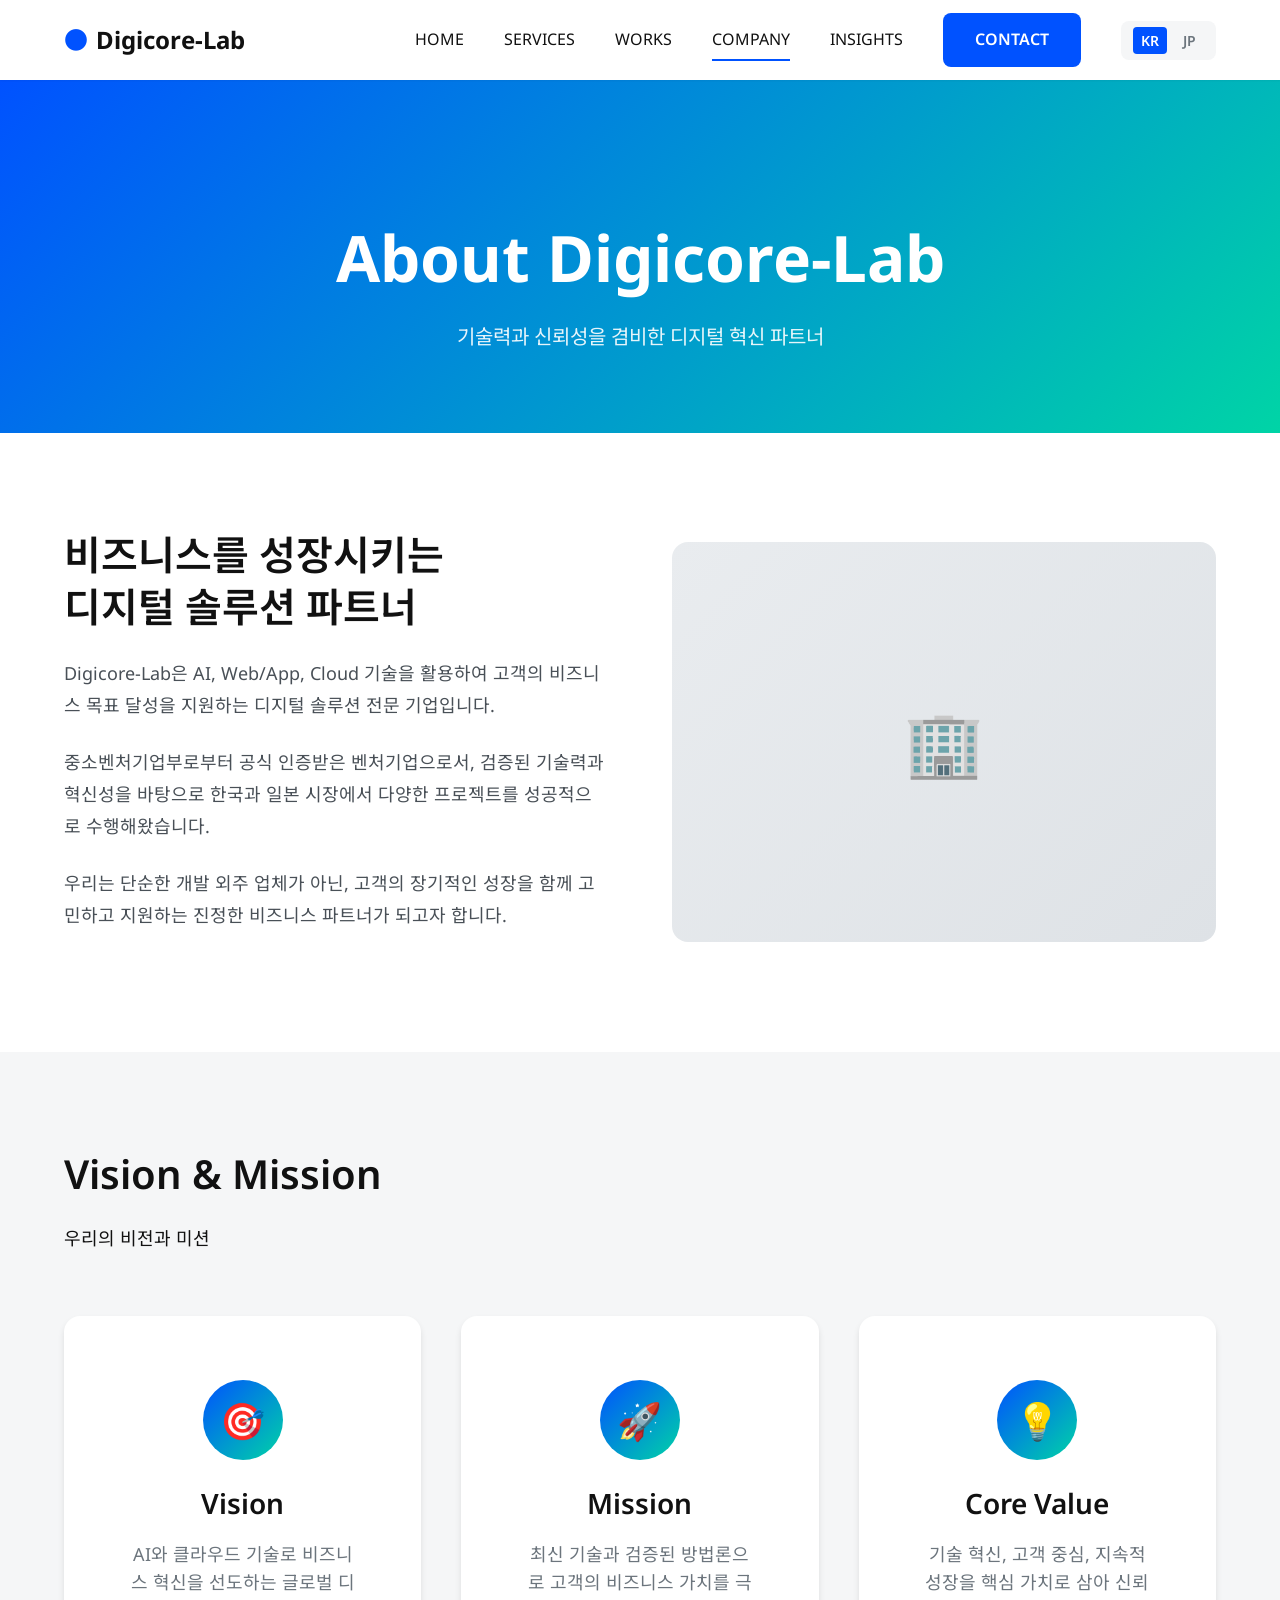
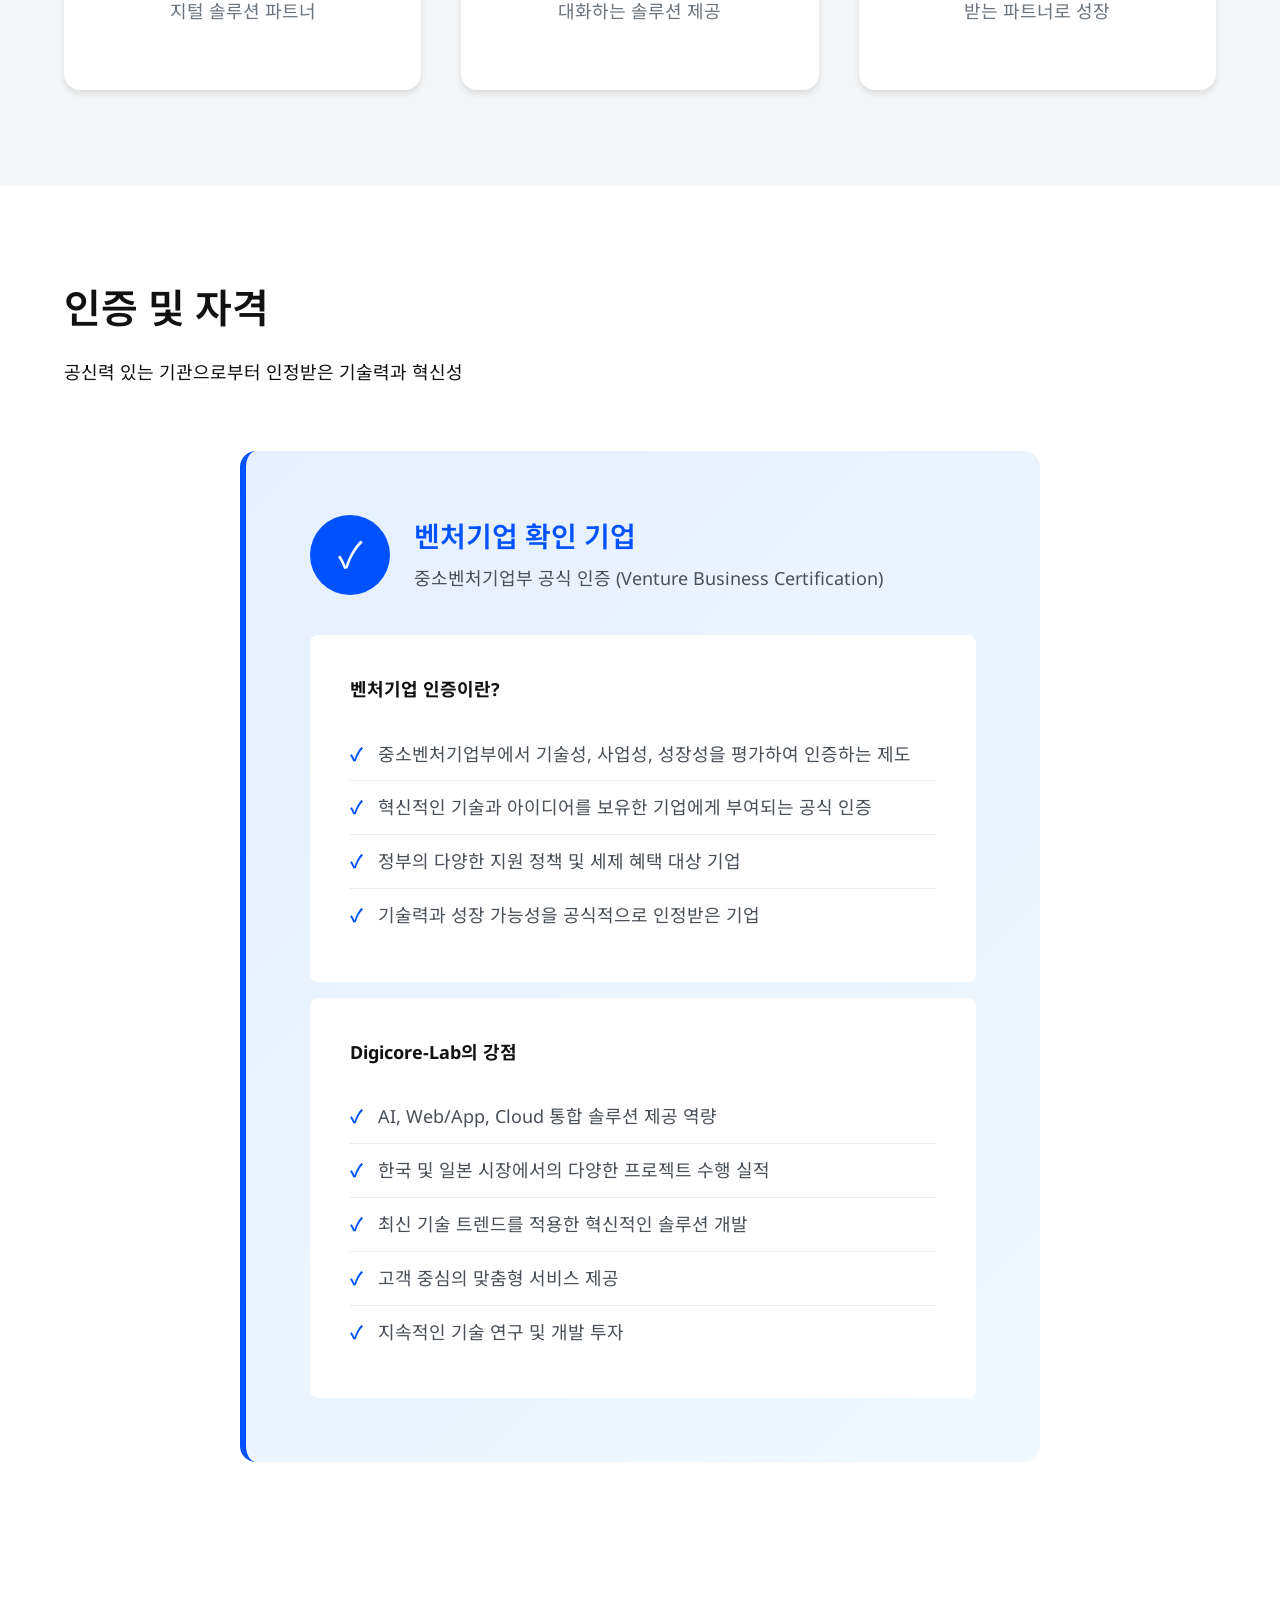
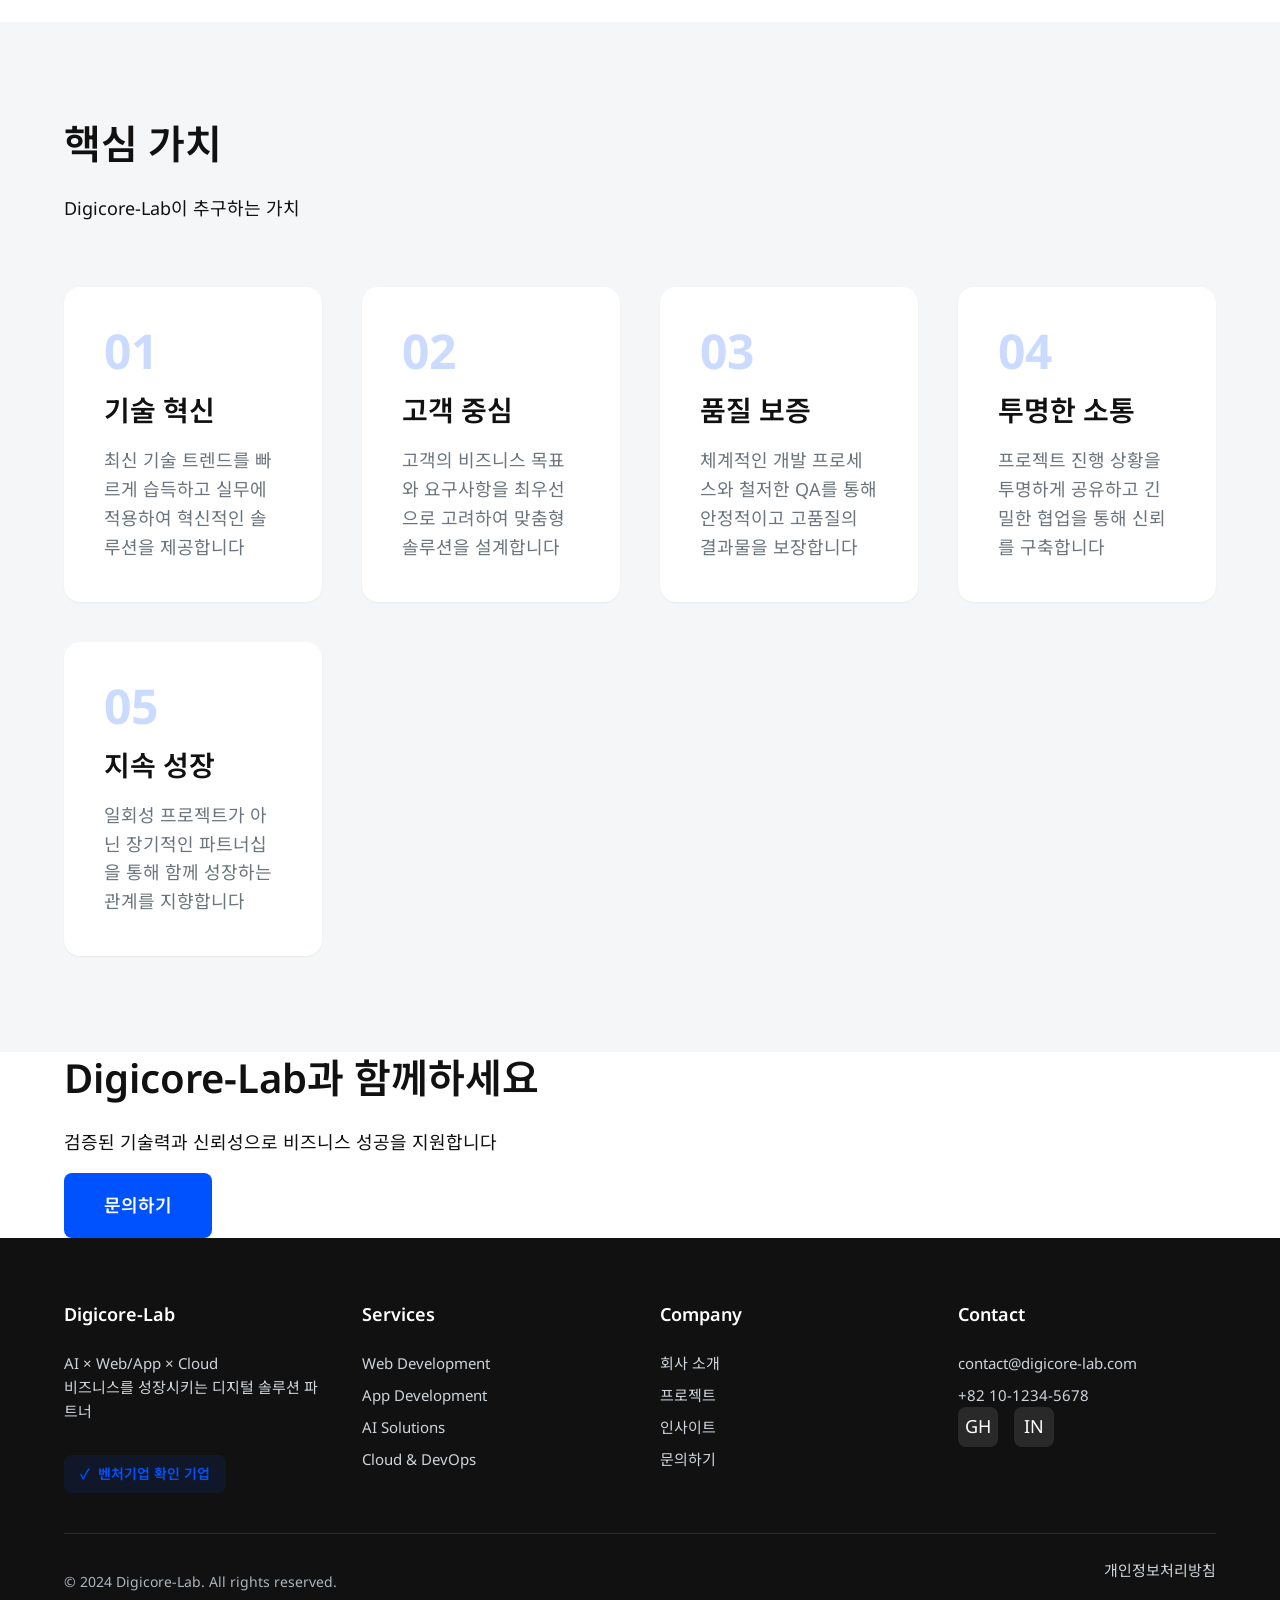
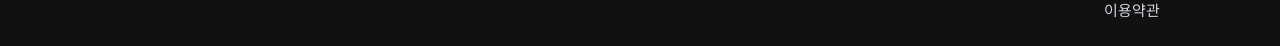
==== company/index.html @ e6a42ba9 "feat: Digicore-Lab 공식 웹사이트 전체 구현 완료 - 정적 HTML+CSS+JS 기반 경량 웹사이트 구축 - 모든 주요 페이지 구현 (HOME, SERVICES, W" ====
<!DOCTYPE html>
<html lang="ko">
<head>
  <meta charset="UTF-8">
  <meta name="viewport" content="width=device-width, initial-scale=1.0">
  <meta name="description" content="Digicore-Lab 회사 소개 - 중소벤처기업부 인증 벤처기업">
  <title>회사 소개 - Digicore-Lab</title>
  <link rel="stylesheet" href="/css/reset.css">
  <link rel="stylesheet" href="/css/design-system.css">
  <link rel="stylesheet" href="/css/common.css">
  <link rel="stylesheet" href="/css/pages/company.css">
</head>
<body>
  <header class="header">
    <div class="header-container">
      <a href="/" class="logo"><span>●</span> Digicore-Lab</a>
      <nav class="nav">
        <div class="nav-links">
          <a href="/" class="nav-link">HOME</a>
          <a href="/services/web-development.html" class="nav-link">SERVICES</a>
          <a href="/works/" class="nav-link">WORKS</a>
          <a href="/company/" class="nav-link active">COMPANY</a>
          <a href="/insights/" class="nav-link">INSIGHTS</a>
          <a href="/contact/" class="btn btn-primary">CONTACT</a>
        </div>
        <div class="nav-actions">
          <div class="lang-switcher">
            <button class="lang-btn active" data-lang="ko">KR</button>
            <button class="lang-btn" data-lang="jp">JP</button>
          </div>
        </div>
      </nav>
      <button class="mobile-menu-toggle" aria-label="메뉴 열기">
        <span></span><span></span><span></span>
      </button>
    </div>
    <nav class="mobile-nav">
      <div class="mobile-nav-links">
        <a href="/" class="mobile-nav-link">HOME</a>
        <a href="/services/web-development.html" class="mobile-nav-link">SERVICES</a>
        <a href="/works/" class="mobile-nav-link">WORKS</a>
        <a href="/company/" class="mobile-nav-link active">COMPANY</a>
        <a href="/insights/" class="mobile-nav-link">INSIGHTS</a>
      </div>
      <div class="mobile-nav-actions">
        <div class="lang-switcher">
          <button class="lang-btn active" data-lang="ko">KR</button>
          <button class="lang-btn" data-lang="jp">JP</button>
        </div>
        <a href="/contact/" class="btn btn-primary btn-large" style="width: 100%;">CONTACT</a>
      </div>
    </nav>
  </header>

  <main class="page-content">
    <section class="company-hero">
      <div class="container">
        <h1>About Digicore-Lab</h1>
        <p>기술력과 신뢰성을 겸비한 디지털 혁신 파트너</p>
      </div>
    </section>

    <section class="intro-section">
      <div class="container">
        <div class="intro-content">
          <div class="intro-text">
            <h2>비즈니스를 성장시키는<br>디지털 솔루션 파트너</h2>
            <p>
              Digicore-Lab은 AI, Web/App, Cloud 기술을 활용하여
              고객의 비즈니스 목표 달성을 지원하는 디지털 솔루션 전문 기업입니다.
            </p>
            <p>
              중소벤처기업부로부터 공식 인증받은 벤처기업으로서,
              검증된 기술력과 혁신성을 바탕으로 한국과 일본 시장에서
              다양한 프로젝트를 성공적으로 수행해왔습니다.
            </p>
            <p>
              우리는 단순한 개발 외주 업체가 아닌,
              고객의 장기적인 성장을 함께 고민하고 지원하는
              진정한 비즈니스 파트너가 되고자 합니다.
            </p>
          </div>
          <div class="intro-image">🏢</div>
        </div>
      </div>
    </section>

    <section class="vision-section">
      <div class="container">
        <div class="section-header">
          <h2>Vision & Mission</h2>
          <p>우리의 비전과 미션</p>
        </div>
        <div class="vision-grid">
          <div class="vision-card">
            <div class="vision-icon">🎯</div>
            <h3>Vision</h3>
            <p>AI와 클라우드 기술로 비즈니스 혁신을 선도하는 글로벌 디지털 솔루션 파트너</p>
          </div>
          <div class="vision-card">
            <div class="vision-icon">🚀</div>
            <h3>Mission</h3>
            <p>최신 기술과 검증된 방법론으로 고객의 비즈니스 가치를 극대화하는 솔루션 제공</p>
          </div>
          <div class="vision-card">
            <div class="vision-icon">💡</div>
            <h3>Core Value</h3>
            <p>기술 혁신, 고객 중심, 지속적 성장을 핵심 가치로 삼아 신뢰받는 파트너로 성장</p>
          </div>
        </div>
      </div>
    </section>

    <section class="certification-section">
      <div class="container">
        <div class="section-header">
          <h2>인증 및 자격</h2>
          <p>공신력 있는 기관으로부터 인정받은 기술력과 혁신성</p>
        </div>

        <div class="cert-highlight">
          <div class="cert-badge">
            <div class="cert-icon">✓</div>
            <div class="cert-info">
              <h3>벤처기업 확인 기업</h3>
              <p>중소벤처기업부 공식 인증 (Venture Business Certification)</p>
            </div>
          </div>

          <div class="cert-details">
            <h4>벤처기업 인증이란?</h4>
            <ul>
              <li>중소벤처기업부에서 기술성, 사업성, 성장성을 평가하여 인증하는 제도</li>
              <li>혁신적인 기술과 아이디어를 보유한 기업에게 부여되는 공식 인증</li>
              <li>정부의 다양한 지원 정책 및 세제 혜택 대상 기업</li>
              <li>기술력과 성장 가능성을 공식적으로 인정받은 기업</li>
            </ul>
          </div>

          <div class="cert-details" style="margin-top: 16px;">
            <h4>Digicore-Lab의 강점</h4>
            <ul>
              <li>AI, Web/App, Cloud 통합 솔루션 제공 역량</li>
              <li>한국 및 일본 시장에서의 다양한 프로젝트 수행 실적</li>
              <li>최신 기술 트렌드를 적용한 혁신적인 솔루션 개발</li>
              <li>고객 중심의 맞춤형 서비스 제공</li>
              <li>지속적인 기술 연구 및 개발 투자</li>
            </ul>
          </div>
        </div>
      </div>
    </section>

    <section class="values-section">
      <div class="container">
        <div class="section-header">
          <h2>핵심 가치</h2>
          <p>Digicore-Lab이 추구하는 가치</p>
        </div>
        <div class="values-grid">
          <div class="value-item">
            <div class="value-number">01</div>
            <h3>기술 혁신</h3>
            <p>최신 기술 트렌드를 빠르게 습득하고 실무에 적용하여 혁신적인 솔루션을 제공합니다</p>
          </div>
          <div class="value-item">
            <div class="value-number">02</div>
            <h3>고객 중심</h3>
            <p>고객의 비즈니스 목표와 요구사항을 최우선으로 고려하여 맞춤형 솔루션을 설계합니다</p>
          </div>
          <div class="value-item">
            <div class="value-number">03</div>
            <h3>품질 보증</h3>
            <p>체계적인 개발 프로세스와 철저한 QA를 통해 안정적이고 고품질의 결과물을 보장합니다</p>
          </div>
          <div class="value-item">
            <div class="value-number">04</div>
            <h3>투명한 소통</h3>
            <p>프로젝트 진행 상황을 투명하게 공유하고 긴밀한 협업을 통해 신뢰를 구축합니다</p>
          </div>
          <div class="value-item">
            <div class="value-number">05</div>
            <h3>지속 성장</h3>
            <p>일회성 프로젝트가 아닌 장기적인 파트너십을 통해 함께 성장하는 관계를 지향합니다</p>
          </div>
        </div>
      </div>
    </section>

    <section class="cta-section">
      <div class="container">
        <h2>Digicore-Lab과 함께하세요</h2>
        <p>검증된 기술력과 신뢰성으로 비즈니스 성공을 지원합니다</p>
        <a href="/contact/" class="btn btn-primary btn-large">문의하기</a>
      </div>
    </section>
  </main>

  <footer class="footer">
    <div class="footer-container">
      <div class="footer-content">
        <div class="footer-section">
          <h3>Digicore-Lab</h3>
          <p class="footer-description">AI × Web/App × Cloud<br>비즈니스를 성장시키는 디지털 솔루션 파트너</p>
          <div class="footer-venture"><span>✓</span><span>벤처기업 확인 기업</span></div>
        </div>
        <div class="footer-section">
          <h3>Services</h3>
          <div class="footer-links">
            <a href="/services/web-development.html" class="footer-link">Web Development</a>
            <a href="/services/app-development.html" class="footer-link">App Development</a>
            <a href="/services/ai-solutions.html" class="footer-link">AI Solutions</a>
            <a href="/services/cloud-devops.html" class="footer-link">Cloud & DevOps</a>
          </div>
        </div>
        <div class="footer-section">
          <h3>Company</h3>
          <div class="footer-links">
            <a href="/company/" class="footer-link">회사 소개</a>
            <a href="/works/" class="footer-link">프로젝트</a>
            <a href="/insights/" class="footer-link">인사이트</a>
            <a href="/contact/" class="footer-link">문의하기</a>
          </div>
        </div>
        <div class="footer-section">
          <h3>Contact</h3>
          <div class="footer-links">
            <a href="mailto:contact@digicore-lab.com" class="footer-link">contact@digicore-lab.com</a>
            <a href="tel:+821012345678" class="footer-link">+82 10-1234-5678</a>
          </div>
          <div class="footer-social">
            <a href="#" class="social-link" aria-label="GitHub">GH</a>
            <a href="#" class="social-link" aria-label="LinkedIn">IN</a>
          </div>
        </div>
      </div>
      <div class="footer-bottom">
        <p class="footer-copyright">&copy; 2024 Digicore-Lab. All rights reserved.</p>
        <div class="footer-links" style="display: flex; gap: 16px;">
          <a href="#" class="footer-link">개인정보처리방침</a>
          <a href="#" class="footer-link">이용약관</a>
        </div>
      </div>
    </div>
  </footer>

  <script src="/js/common.js"></script>
  <script src="/js/i18n.js"></script>
</body>
</html>
---- css/design-system.css ----
/* Design System - Digicore-Lab */

/* Google Fonts - Noto Sans */
@import url('https://fonts.googleapis.com/css2?family=Noto+Sans+JP:wght@300;400;600;700&family=Noto+Sans+KR:wght@300;400;600;700&family=Noto+Sans:wght@300;400;600;700&display=swap');

:root {
  /* Color Palette */
  --primary-blue: #0052FF;
  --secondary-black: #111111;
  --accent-mint: #00D4A6;
  --gray-bg: #F5F6F7;
  --white: #FFFFFF;

  /* Additional Colors */
  --gray-100: #F8F9FA;
  --gray-200: #E9ECEF;
  --gray-300: #DEE2E6;
  --gray-400: #CED4DA;
  --gray-500: #ADB5BD;
  --gray-600: #6C757D;
  --gray-700: #495057;
  --gray-800: #343A40;
  --gray-900: #212529;

  /* Typography */
  --font-family: 'Noto Sans', 'Noto Sans KR', 'Noto Sans JP', sans-serif;

  /* Font Sizes */
  --h1-size: 64px;
  --h1-size-tablet: 48px;
  --h1-size-mobile: 36px;

  --h2-size: 40px;
  --h2-size-tablet: 32px;
  --h2-size-mobile: 28px;

  --h3-size: 28px;
  --h3-size-tablet: 24px;
  --h3-size-mobile: 20px;

  --body-size: 18px;
  --body-size-mobile: 16px;

  --caption-size: 14px;
  --caption-size-mobile: 13px;

  /* Font Weights */
  --weight-light: 300;
  --weight-regular: 400;
  --weight-semibold: 600;
  --weight-bold: 700;

  /* Spacing */
  --spacing-xs: 8px;
  --spacing-sm: 16px;
  --spacing-md: 24px;
  --spacing-lg: 40px;
  --spacing-xl: 64px;
  --spacing-xxl: 96px;

  /* Border Radius */
  --radius-sm: 4px;
  --radius-md: 8px;
  --radius-lg: 16px;
  --radius-full: 9999px;

  /* Shadows */
  --shadow-sm: 0 1px 2px rgba(0, 0, 0, 0.05);
  --shadow-md: 0 4px 6px rgba(0, 0, 0, 0.1);
  --shadow-lg: 0 10px 20px rgba(0, 0, 0, 0.1);
  --shadow-xl: 0 20px 40px rgba(0, 0, 0, 0.15);

  /* Transitions */
  --transition-fast: 0.15s ease;
  --transition-base: 0.3s ease;
  --transition-slow: 0.5s ease;

  /* Container */
  --container-max: 1200px;
  --container-padding: 24px;
}

/* Typography Styles */
body {
  font-family: var(--font-family);
  font-size: var(--body-size);
  font-weight: var(--weight-regular);
  color: var(--secondary-black);
  background-color: var(--white);
}

h1 {
  font-size: var(--h1-size);
  font-weight: var(--weight-bold);
  line-height: 1.2;
  margin-bottom: var(--spacing-md);
}

h2 {
  font-size: var(--h2-size);
  font-weight: var(--weight-semibold);
  line-height: 1.3;
  margin-bottom: var(--spacing-md);
}

h3 {
  font-size: var(--h3-size);
  font-weight: var(--weight-semibold);
  line-height: 1.4;
  margin-bottom: var(--spacing-sm);
}

p {
  font-size: var(--body-size);
  font-weight: var(--weight-regular);
  line-height: 1.6;
  margin-bottom: var(--spacing-sm);
}

.caption {
  font-size: var(--caption-size);
  font-weight: var(--weight-light);
  line-height: 1.5;
}

/* Button Styles */
.btn {
  display: inline-block;
  padding: 14px 32px;
  border-radius: var(--radius-md);
  font-size: 16px;
  font-weight: var(--weight-semibold);
  text-align: center;
  transition: all var(--transition-base);
  cursor: pointer;
  border: none;
}

.btn-primary {
  background-color: var(--primary-blue);
  color: var(--white);
}

.btn-primary:hover {
  background-color: #0041CC;
  transform: translateY(-2px);
  box-shadow: var(--shadow-lg);
}

.btn-secondary {
  background-color: var(--white);
  color: var(--primary-blue);
  border: 2px solid var(--primary-blue);
}

.btn-secondary:hover {
  background-color: var(--primary-blue);
  color: var(--white);
}

.btn-large {
  padding: 18px 40px;
  font-size: 18px;
}

.btn-small {
  padding: 10px 24px;
  font-size: 14px;
}

/* Badge Styles */
.badge {
  display: inline-block;
  padding: 6px 16px;
  border-radius: var(--radius-full);
  font-size: var(--caption-size);
  font-weight: var(--weight-semibold);
}

.badge-venture {
  background-color: #E6F0FF;
  color: var(--primary-blue);
}

.badge-success {
  background-color: #D4F5E9;
  color: #00875A;
}

.badge-info {
  background-color: #E0F7FA;
  color: #0097A7;
}

/* Card Styles */
.card {
  background-color: var(--white);
  border-radius: var(--radius-lg);
  padding: var(--spacing-lg);
  box-shadow: var(--shadow-md);
  transition: all var(--transition-base);
}

.card:hover {
  box-shadow: var(--shadow-xl);
  transform: translateY(-4px);
}

/* Container */
.container {
  max-width: var(--container-max);
  margin: 0 auto;
  padding: 0 var(--container-padding);
}

/* Section Spacing */
.section {
  padding: var(--spacing-xxl) 0;
}

.section-sm {
  padding: var(--spacing-xl) 0;
}

/* Responsive Typography */
@media (max-width: 1024px) {
  h1 {
    font-size: var(--h1-size-tablet);
  }

  h2 {
    font-size: var(--h2-size-tablet);
  }

  h3 {
    font-size: var(--h3-size-tablet);
  }
}

@media (max-width: 768px) {
  :root {
    --container-padding: 16px;
  }

  h1 {
    font-size: var(--h1-size-mobile);
  }

  h2 {
    font-size: var(--h2-size-mobile);
  }

  h3 {
    font-size: var(--h3-size-mobile);
  }

  p,
  body {
    font-size: var(--body-size-mobile);
  }

  .caption {
    font-size: var(--caption-size-mobile);
  }

  .btn {
    padding: 12px 24px;
    font-size: 15px;
  }

  .btn-large {
    padding: 14px 28px;
    font-size: 16px;
  }

  .section {
    padding: var(--spacing-xl) 0;
  }

  .section-sm {
    padding: var(--spacing-lg) 0;
  }
}
---- css/common.css ----
/* Common Components - Header, Footer, Navigation */

/* Header & Navigation */
.header {
  position: fixed;
  top: 0;
  left: 0;
  right: 0;
  background-color: var(--white);
  box-shadow: var(--shadow-sm);
  z-index: 1000;
  transition: all var(--transition-base);
}

.header.scrolled {
  box-shadow: var(--shadow-md);
}

.header-container {
  max-width: var(--container-max);
  margin: 0 auto;
  padding: 0 var(--container-padding);
  display: flex;
  align-items: center;
  justify-content: space-between;
  height: 80px;
}

.logo {
  font-size: 24px;
  font-weight: var(--weight-bold);
  color: var(--secondary-black);
  display: flex;
  align-items: center;
  gap: 8px;
}

.logo span {
  color: var(--primary-blue);
}

.nav {
  display: flex;
  align-items: center;
  gap: var(--spacing-lg);
}

.nav-links {
  display: flex;
  gap: var(--spacing-lg);
  align-items: center;
}

.nav-link {
  font-size: 16px;
  font-weight: var(--weight-regular);
  color: var(--secondary-black);
  transition: color var(--transition-fast);
  position: relative;
}

.nav-link:hover {
  color: var(--primary-blue);
}

.nav-link.active::after {
  content: '';
  position: absolute;
  bottom: -8px;
  left: 0;
  right: 0;
  height: 2px;
  background-color: var(--primary-blue);
}

.nav-actions {
  display: flex;
  gap: var(--spacing-sm);
  align-items: center;
}

.lang-switcher {
  display: flex;
  gap: 8px;
  padding: 6px 12px;
  background-color: var(--gray-bg);
  border-radius: var(--radius-md);
}

.lang-btn {
  padding: 4px 8px;
  font-size: 14px;
  font-weight: var(--weight-semibold);
  color: var(--gray-600);
  border-radius: var(--radius-sm);
  transition: all var(--transition-fast);
}

.lang-btn.active {
  background-color: var(--primary-blue);
  color: var(--white);
}

.lang-btn:hover {
  color: var(--primary-blue);
}

.mobile-menu-toggle {
  display: none;
  flex-direction: column;
  gap: 6px;
  cursor: pointer;
  padding: 8px;
}

.mobile-menu-toggle span {
  width: 24px;
  height: 2px;
  background-color: var(--secondary-black);
  transition: all var(--transition-base);
}

.mobile-menu-toggle.active span:nth-child(1) {
  transform: rotate(45deg) translate(8px, 8px);
}

.mobile-menu-toggle.active span:nth-child(2) {
  opacity: 0;
}

.mobile-menu-toggle.active span:nth-child(3) {
  transform: rotate(-45deg) translate(7px, -7px);
}

/* Mobile Navigation */
.mobile-nav {
  display: none;
  position: fixed;
  top: 80px;
  left: 0;
  right: 0;
  background-color: var(--white);
  box-shadow: var(--shadow-lg);
  padding: var(--spacing-md);
  max-height: calc(100vh - 80px);
  overflow-y: auto;
}

.mobile-nav.active {
  display: block;
}

.mobile-nav-links {
  display: flex;
  flex-direction: column;
  gap: var(--spacing-sm);
}

.mobile-nav-link {
  padding: var(--spacing-sm);
  font-size: 16px;
  font-weight: var(--weight-regular);
  color: var(--secondary-black);
  border-radius: var(--radius-md);
  transition: all var(--transition-fast);
}

.mobile-nav-link:hover,
.mobile-nav-link.active {
  background-color: var(--gray-bg);
  color: var(--primary-blue);
}

.mobile-nav-actions {
  margin-top: var(--spacing-md);
  padding-top: var(--spacing-md);
  border-top: 1px solid var(--gray-200);
  display: flex;
  flex-direction: column;
  gap: var(--spacing-sm);
}

/* Footer */
.footer {
  background-color: var(--secondary-black);
  color: var(--white);
  padding: var(--spacing-xl) 0 var(--spacing-md);
}

.footer-container {
  max-width: var(--container-max);
  margin: 0 auto;
  padding: 0 var(--container-padding);
}

.footer-content {
  display: grid;
  grid-template-columns: repeat(auto-fit, minmax(250px, 1fr));
  gap: var(--spacing-lg);
  margin-bottom: var(--spacing-lg);
}

.footer-section h3 {
  color: var(--white);
  margin-bottom: var(--spacing-md);
  font-size: 18px;
}

.footer-links {
  display: flex;
  flex-direction: column;
  gap: var(--spacing-xs);
}

.footer-link {
  color: var(--gray-400);
  font-size: 15px;
  transition: color var(--transition-fast);
}

.footer-link:hover {
  color: var(--primary-blue);
}

.footer-description {
  color: var(--gray-400);
  font-size: 15px;
  line-height: 1.6;
}

.footer-venture {
  display: inline-flex;
  align-items: center;
  gap: 8px;
  padding: 8px 16px;
  background-color: rgba(0, 82, 255, 0.1);
  border-radius: var(--radius-md);
  color: var(--primary-blue);
  font-size: 14px;
  font-weight: var(--weight-semibold);
  margin-top: var(--spacing-sm);
}

.footer-bottom {
  padding-top: var(--spacing-md);
  border-top: 1px solid rgba(255, 255, 255, 0.1);
  display: flex;
  justify-content: space-between;
  align-items: center;
  flex-wrap: wrap;
  gap: var(--spacing-sm);
}

.footer-copyright {
  color: var(--gray-500);
  font-size: 14px;
}

.footer-social {
  display: flex;
  gap: var(--spacing-sm);
}

.social-link {
  width: 40px;
  height: 40px;
  display: flex;
  align-items: center;
  justify-content: center;
  background-color: rgba(255, 255, 255, 0.1);
  border-radius: var(--radius-md);
  color: var(--white);
  transition: all var(--transition-fast);
}

.social-link:hover {
  background-color: var(--primary-blue);
  transform: translateY(-2px);
}

/* Utility Classes */
.text-center {
  text-align: center;
}

.text-primary {
  color: var(--primary-blue);
}

.text-accent {
  color: var(--accent-mint);
}

.bg-gray {
  background-color: var(--gray-bg);
}

.mt-sm {
  margin-top: var(--spacing-sm);
}

.mt-md {
  margin-top: var(--spacing-md);
}

.mt-lg {
  margin-top: var(--spacing-lg);
}

.mb-sm {
  margin-bottom: var(--spacing-sm);
}

.mb-md {
  margin-bottom: var(--spacing-md);
}

.mb-lg {
  margin-bottom: var(--spacing-lg);
}

/* Responsive */
@media (max-width: 1024px) {
  .header-container {
    height: 70px;
  }

  .nav-links {
    gap: var(--spacing-md);
  }

  .footer-content {
    grid-template-columns: repeat(2, 1fr);
  }
}

@media (max-width: 768px) {
  .header-container {
    height: 60px;
  }

  .nav-links,
  .nav-actions .btn {
    display: none;
  }

  .mobile-menu-toggle {
    display: flex;
  }

  .mobile-nav {
    top: 60px;
    max-height: calc(100vh - 60px);
  }

  .footer-content {
    grid-template-columns: 1fr;
  }

  .footer-bottom {
    flex-direction: column;
    text-align: center;
  }
}

/* Page Layout */
.page-content {
  margin-top: 80px;
  min-height: calc(100vh - 80px);
}

@media (max-width: 1024px) {
  .page-content {
    margin-top: 70px;
    min-height: calc(100vh - 70px);
  }
}

@media (max-width: 768px) {
  .page-content {
    margin-top: 60px;
    min-height: calc(100vh - 60px);
  }
}
---- css/pages/company.css ----
/* COMPANY Page Styles */

.company-hero {
  background: linear-gradient(135deg, var(--primary-blue) 0%, var(--accent-mint) 100%);
  color: var(--white);
  padding: 140px 0 80px;
  text-align: center;
}

.company-hero h1 {
  color: var(--white);
  margin-bottom: var(--spacing-md);
}

.company-hero p {
  color: rgba(255, 255, 255, 0.9);
  font-size: 20px;
  max-width: 700px;
  margin: 0 auto;
}

.intro-section {
  padding: var(--spacing-xxl) 0;
}

.intro-content {
  display: grid;
  grid-template-columns: 1fr 1fr;
  gap: var(--spacing-xl);
  align-items: center;
}

.intro-text h2 {
  margin-bottom: var(--spacing-md);
}

.intro-text p {
  color: var(--gray-700);
  line-height: 1.8;
  margin-bottom: var(--spacing-md);
}

.intro-image {
  width: 100%;
  height: 400px;
  background: linear-gradient(135deg, var(--gray-200), var(--gray-300));
  border-radius: var(--radius-lg);
  display: flex;
  align-items: center;
  justify-content: center;
  font-size: 64px;
}

.vision-section {
  background-color: var(--gray-bg);
  padding: var(--spacing-xxl) 0;
}

.vision-grid {
  display: grid;
  grid-template-columns: repeat(auto-fit, minmax(300px, 1fr));
  gap: var(--spacing-lg);
  margin-top: var(--spacing-xl);
}

.vision-card {
  background-color: var(--white);
  padding: var(--spacing-xl);
  border-radius: var(--radius-lg);
  text-align: center;
  box-shadow: var(--shadow-md);
}

.vision-icon {
  width: 80px;
  height: 80px;
  background: linear-gradient(135deg, var(--primary-blue), var(--accent-mint));
  border-radius: var(--radius-full);
  display: flex;
  align-items: center;
  justify-content: center;
  margin: 0 auto var(--spacing-md);
  color: var(--white);
  font-size: 36px;
}

.vision-card h3 {
  margin-bottom: var(--spacing-sm);
}

.vision-card p {
  color: var(--gray-600);
  margin: 0;
}

.certification-section {
  padding: var(--spacing-xxl) 0;
}

.cert-highlight {
  max-width: 800px;
  margin: var(--spacing-xl) auto;
  padding: var(--spacing-xl);
  background: linear-gradient(135deg, #E6F0FF, #F0F9FF);
  border-radius: var(--radius-lg);
  border-left: 6px solid var(--primary-blue);
}

.cert-badge {
  display: flex;
  align-items: center;
  gap: var(--spacing-md);
  margin-bottom: var(--spacing-lg);
}

.cert-icon {
  width: 80px;
  height: 80px;
  background-color: var(--primary-blue);
  border-radius: var(--radius-full);
  display: flex;
  align-items: center;
  justify-content: center;
  color: var(--white);
  font-size: 36px;
  flex-shrink: 0;
}

.cert-info h3 {
  color: var(--primary-blue);
  margin-bottom: 8px;
}

.cert-info p {
  color: var(--gray-700);
  margin: 0;
}

.cert-details {
  background-color: var(--white);
  padding: var(--spacing-lg);
  border-radius: var(--radius-md);
}

.cert-details h4 {
  margin-bottom: var(--spacing-md);
  color: var(--secondary-black);
}

.cert-details ul {
  list-style: none;
  padding: 0;
}

.cert-details li {
  padding: 12px 0;
  padding-left: 28px;
  position: relative;
  color: var(--gray-700);
  border-bottom: 1px solid var(--gray-200);
}

.cert-details li:last-child {
  border-bottom: none;
}

.cert-details li::before {
  content: '✓';
  position: absolute;
  left: 0;
  color: var(--primary-blue);
  font-weight: var(--weight-bold);
  font-size: 18px;
}

.values-section {
  background-color: var(--gray-bg);
  padding: var(--spacing-xxl) 0;
}

.values-grid {
  display: grid;
  grid-template-columns: repeat(auto-fit, minmax(250px, 1fr));
  gap: var(--spacing-lg);
  margin-top: var(--spacing-xl);
}

.value-item {
  background-color: var(--white);
  padding: var(--spacing-lg);
  border-radius: var(--radius-lg);
  box-shadow: var(--shadow-sm);
  transition: all var(--transition-base);
}

.value-item:hover {
  transform: translateY(-4px);
  box-shadow: var(--shadow-lg);
}

.value-number {
  font-size: 48px;
  font-weight: var(--weight-bold);
  color: var(--primary-blue);
  opacity: 0.2;
  line-height: 1;
  margin-bottom: var(--spacing-sm);
}

.value-item h3 {
  margin-bottom: var(--spacing-sm);
}

.value-item p {
  color: var(--gray-600);
  margin: 0;
}

@media (max-width: 1024px) {
  .company-hero {
    padding: 120px 0 60px;
  }

  .intro-content {
    grid-template-columns: 1fr;
  }

  .intro-image {
    height: 350px;
  }
}

@media (max-width: 768px) {
  .company-hero {
    padding: 100px 0 50px;
  }

  .intro-image {
    height: 280px;
  }

  .vision-grid,
  .values-grid {
    grid-template-columns: 1fr;
  }

  .cert-badge {
    flex-direction: column;
    text-align: center;
  }
}
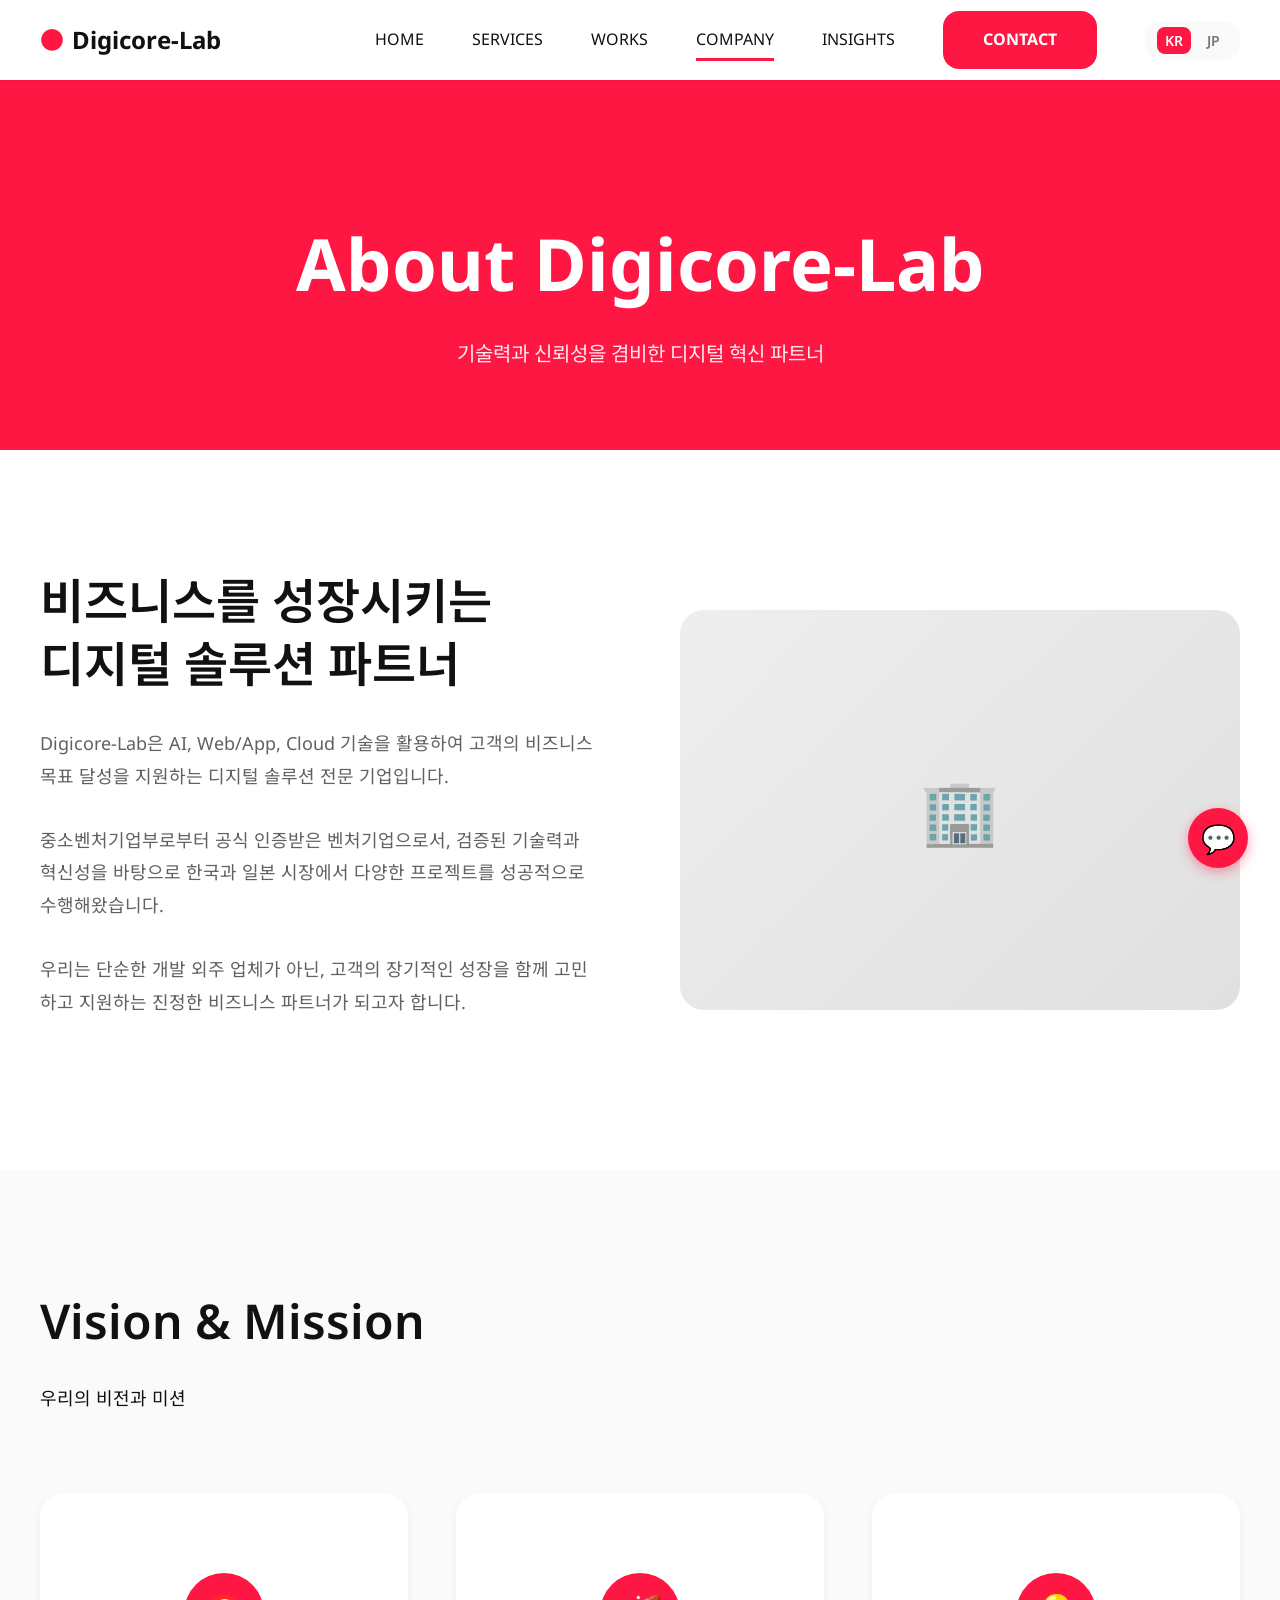
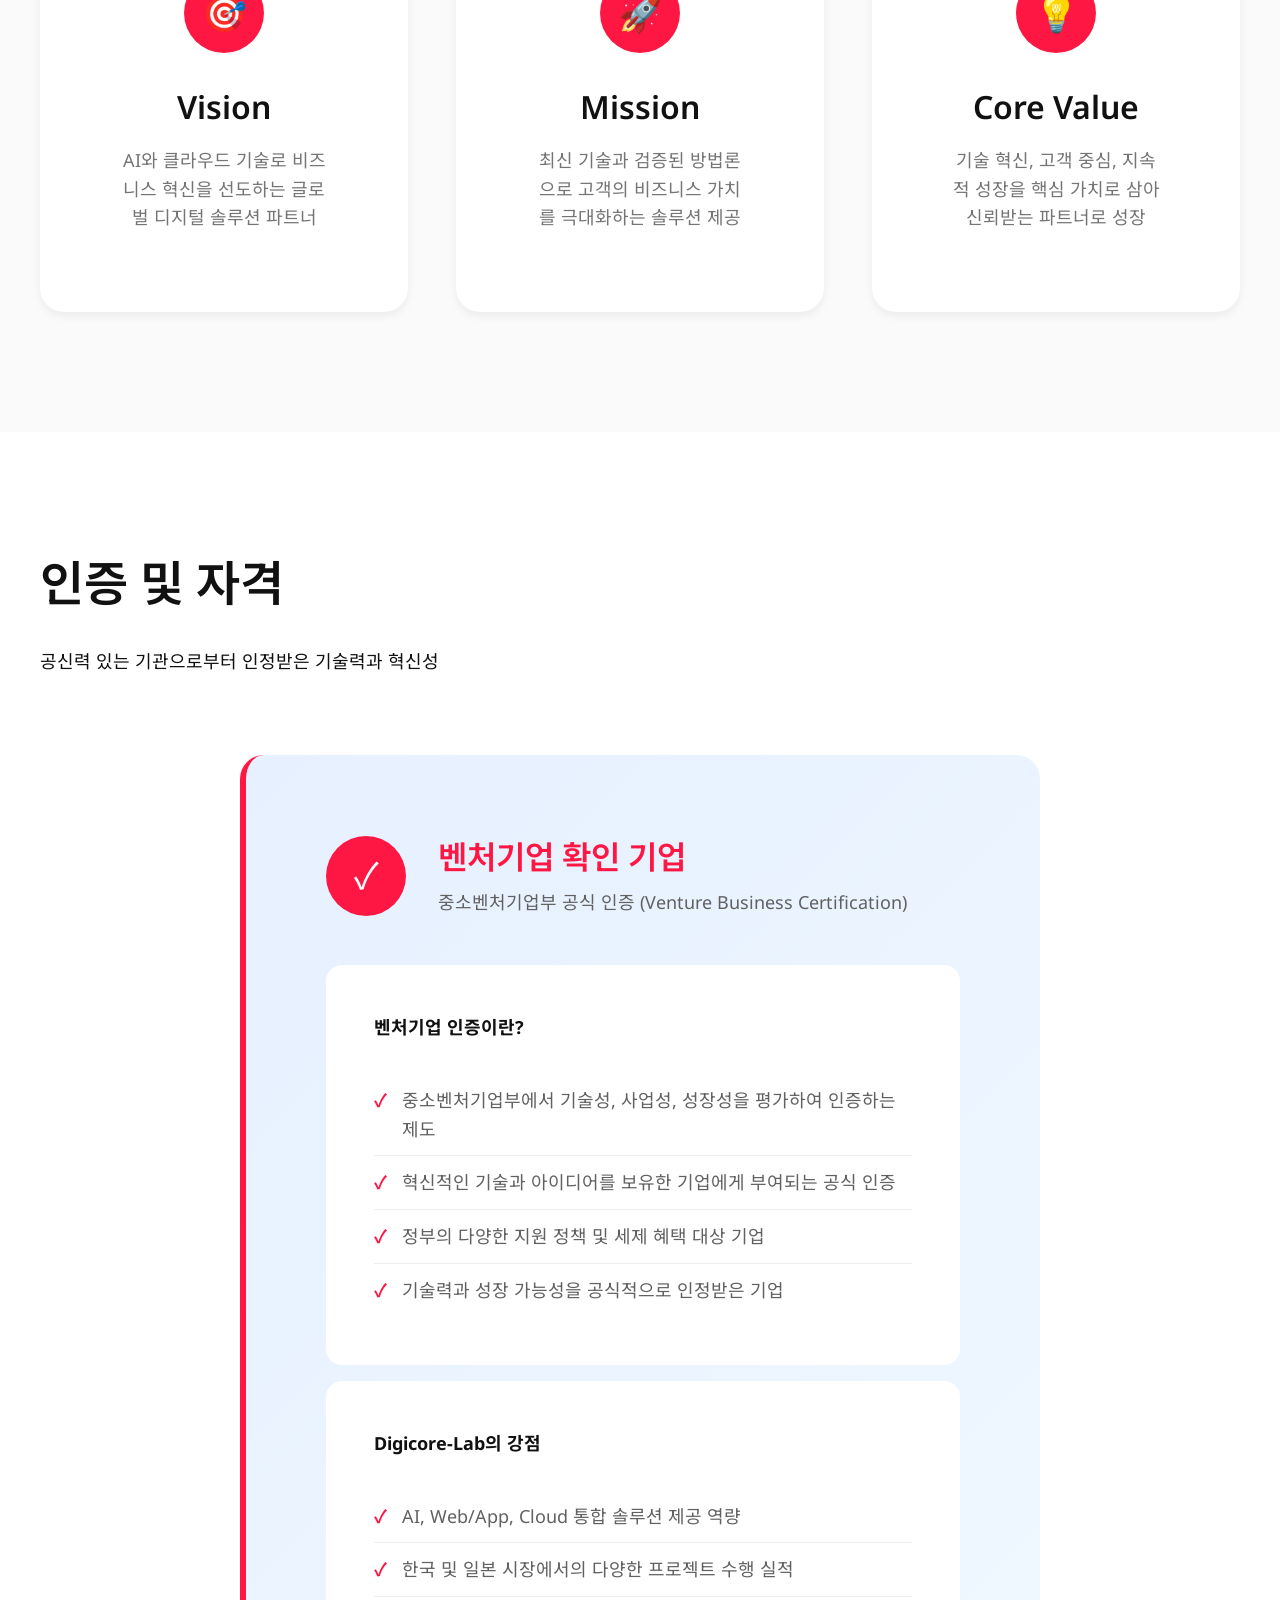
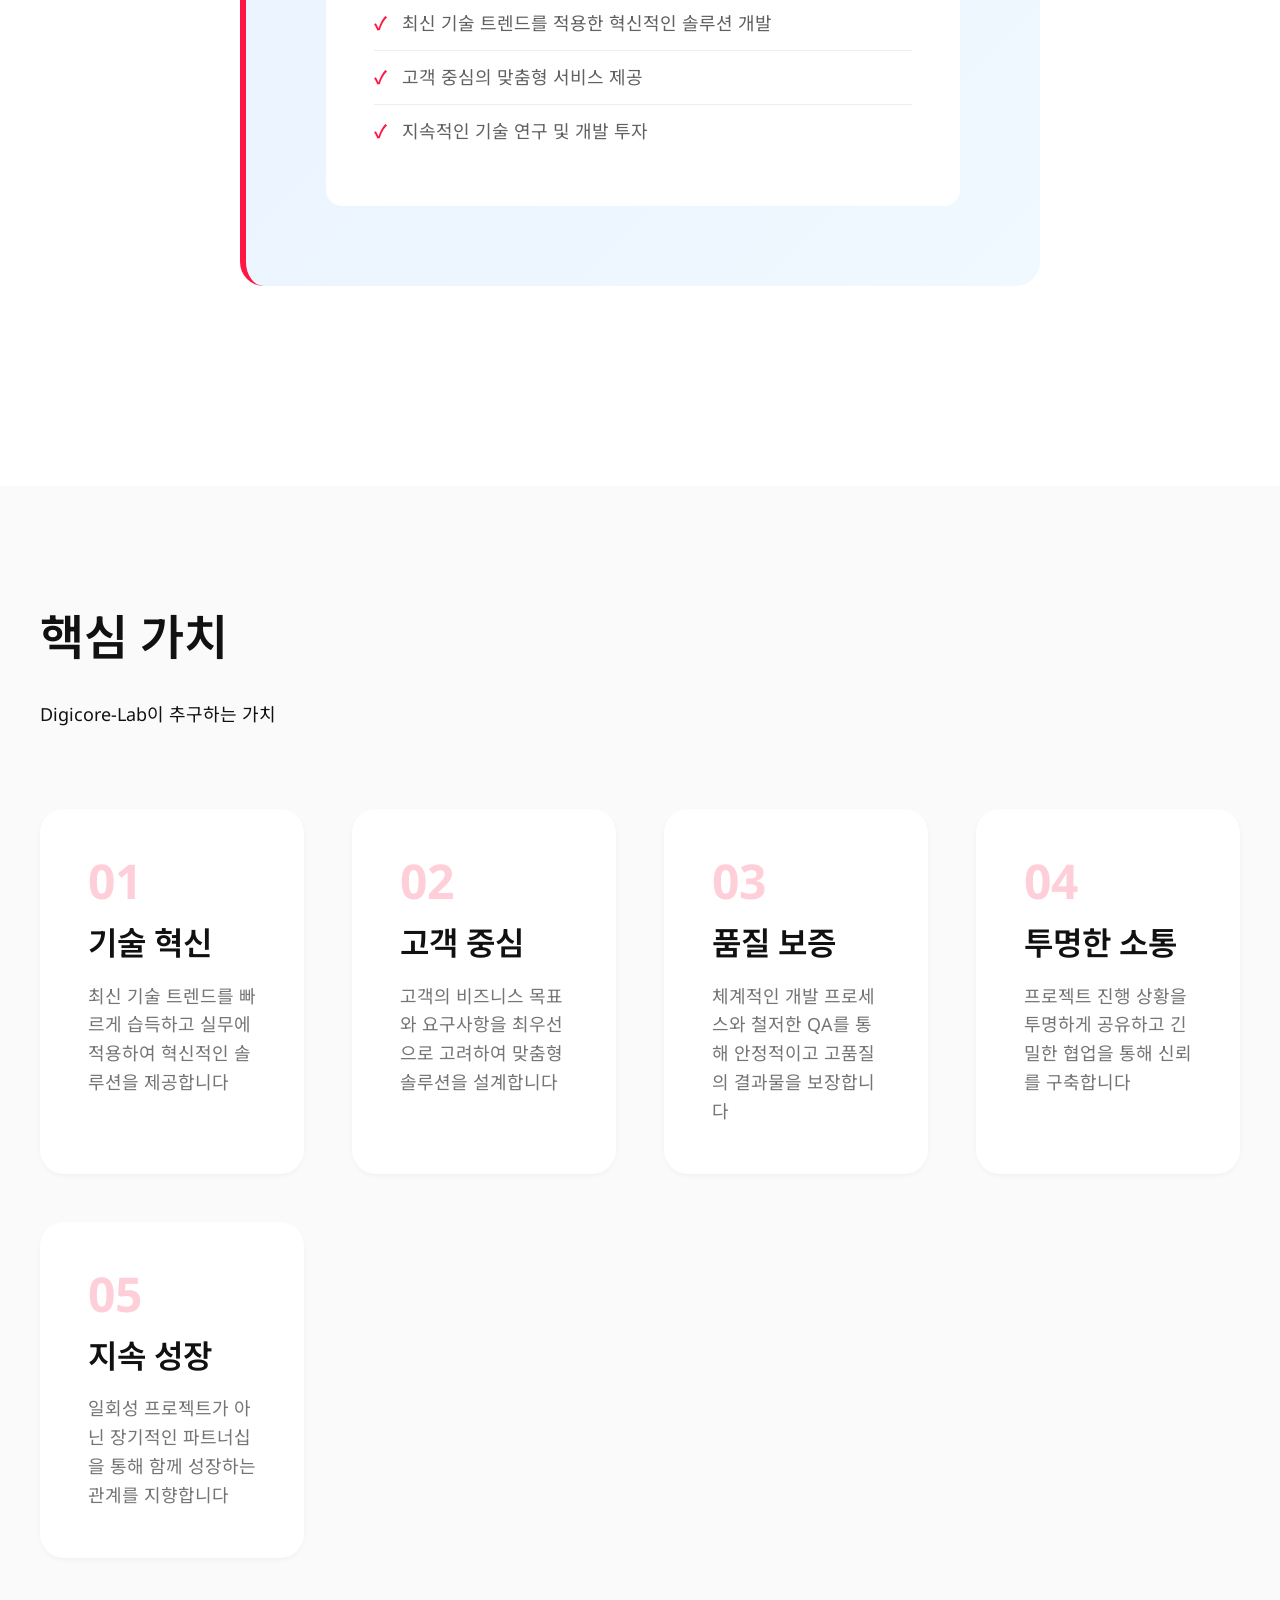
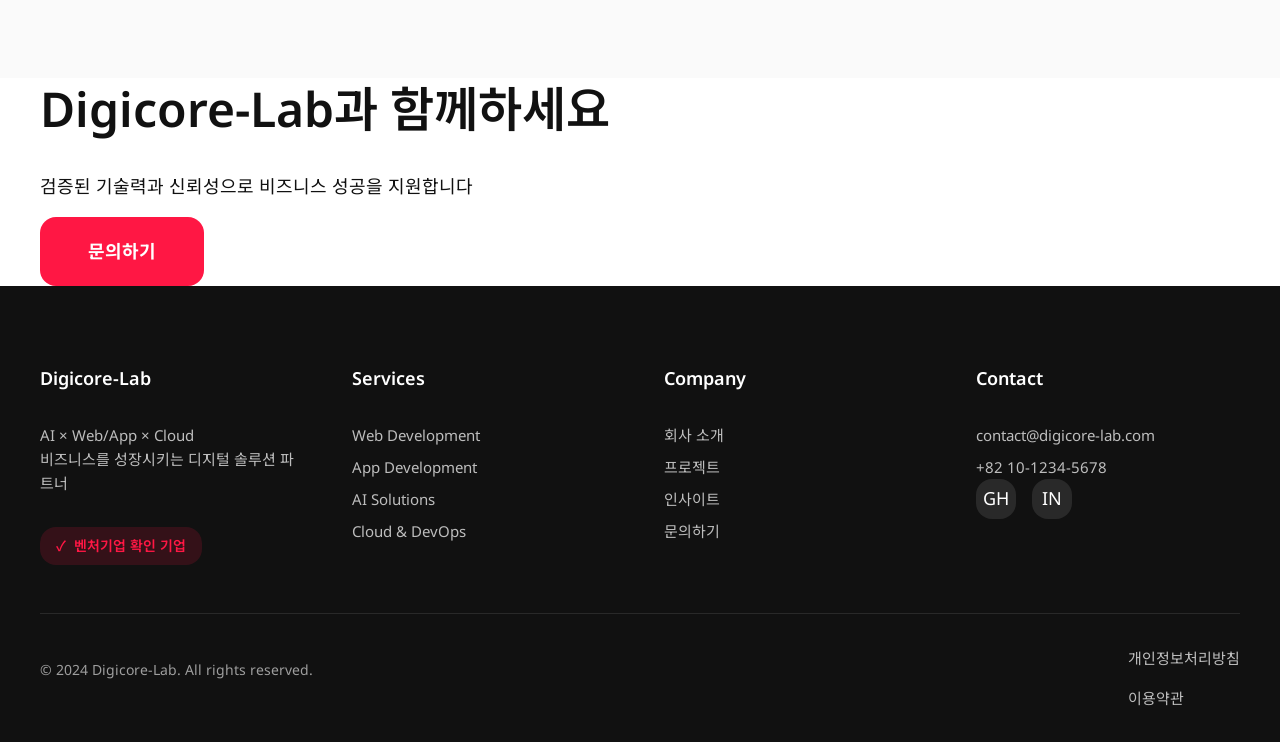
==== commit 8788097c: "feat: PLAY.D 스타일로 전체 디자인 리뉴얼 주요 변경사항: - 색상 팔레트: Blue (#0052FF) → Red (#FF1744) - 타이포그래피: 더 큰 폰트 사이즈," ====
--- a/company/index.html
+++ b/company/index.html
@@ -5,23 +5,23 @@
   <meta name="viewport" content="width=device-width, initial-scale=1.0">
   <meta name="description" content="Digicore-Lab 회사 소개 - 중소벤처기업부 인증 벤처기업">
   <title>회사 소개 - Digicore-Lab</title>
-  <link rel="stylesheet" href="/css/reset.css">
-  <link rel="stylesheet" href="/css/design-system.css">
-  <link rel="stylesheet" href="/css/common.css">
-  <link rel="stylesheet" href="/css/pages/company.css">
+  <link rel="stylesheet" href="../css/reset.css">
+  <link rel="stylesheet" href="../css/design-system.css">
+  <link rel="stylesheet" href="../css/common.css">
+  <link rel="stylesheet" href="../css/pages/company.css">
 </head>
 <body>
   <header class="header">
     <div class="header-container">
-      <a href="/" class="logo"><span>●</span> Digicore-Lab</a>
+      <a href="../" class="logo"><span>●</span> Digicore-Lab</a>
       <nav class="nav">
         <div class="nav-links">
-          <a href="/" class="nav-link">HOME</a>
-          <a href="/services/web-development.html" class="nav-link">SERVICES</a>
-          <a href="/works/" class="nav-link">WORKS</a>
-          <a href="/company/" class="nav-link active">COMPANY</a>
-          <a href="/insights/" class="nav-link">INSIGHTS</a>
-          <a href="/contact/" class="btn btn-primary">CONTACT</a>
+          <a href="../" class="nav-link">HOME</a>
+          <a href="../services/web-development.html" class="nav-link">SERVICES</a>
+          <a href="../works/" class="nav-link">WORKS</a>
+          <a href="./" class="nav-link active">COMPANY</a>
+          <a href="../insights/" class="nav-link">INSIGHTS</a>
+          <a href="../contact/" class="btn btn-primary">CONTACT</a>
         </div>
         <div class="nav-actions">
           <div class="lang-switcher">
@@ -36,18 +36,18 @@
     </div>
     <nav class="mobile-nav">
       <div class="mobile-nav-links">
-        <a href="/" class="mobile-nav-link">HOME</a>
-        <a href="/services/web-development.html" class="mobile-nav-link">SERVICES</a>
-        <a href="/works/" class="mobile-nav-link">WORKS</a>
-        <a href="/company/" class="mobile-nav-link active">COMPANY</a>
-        <a href="/insights/" class="mobile-nav-link">INSIGHTS</a>
+        <a href="../" class="mobile-nav-link">HOME</a>
+        <a href="../services/web-development.html" class="mobile-nav-link">SERVICES</a>
+        <a href="../works/" class="mobile-nav-link">WORKS</a>
+        <a href="./" class="mobile-nav-link active">COMPANY</a>
+        <a href="../insights/" class="mobile-nav-link">INSIGHTS</a>
       </div>
       <div class="mobile-nav-actions">
         <div class="lang-switcher">
           <button class="lang-btn active" data-lang="ko">KR</button>
           <button class="lang-btn" data-lang="jp">JP</button>
         </div>
-        <a href="/contact/" class="btn btn-primary btn-large" style="width: 100%;">CONTACT</a>
+        <a href="../contact/" class="btn btn-primary btn-large" style="width: 100%;">CONTACT</a>
       </div>
     </nav>
   </header>
@@ -191,7 +191,7 @@
       <div class="container">
         <h2>Digicore-Lab과 함께하세요</h2>
         <p>검증된 기술력과 신뢰성으로 비즈니스 성공을 지원합니다</p>
-        <a href="/contact/" class="btn btn-primary btn-large">문의하기</a>
+        <a href="../contact/" class="btn btn-primary btn-large">문의하기</a>
       </div>
     </section>
   </main>
@@ -207,19 +207,19 @@
         <div class="footer-section">
           <h3>Services</h3>
           <div class="footer-links">
-            <a href="/services/web-development.html" class="footer-link">Web Development</a>
-            <a href="/services/app-development.html" class="footer-link">App Development</a>
-            <a href="/services/ai-solutions.html" class="footer-link">AI Solutions</a>
-            <a href="/services/cloud-devops.html" class="footer-link">Cloud & DevOps</a>
+            <a href="../services/web-development.html" class="footer-link">Web Development</a>
+            <a href="../services/app-development.html" class="footer-link">App Development</a>
+            <a href="../services/ai-solutions.html" class="footer-link">AI Solutions</a>
+            <a href="../services/cloud-devops.html" class="footer-link">Cloud & DevOps</a>
           </div>
         </div>
         <div class="footer-section">
           <h3>Company</h3>
           <div class="footer-links">
-            <a href="/company/" class="footer-link">회사 소개</a>
-            <a href="/works/" class="footer-link">프로젝트</a>
-            <a href="/insights/" class="footer-link">인사이트</a>
-            <a href="/contact/" class="footer-link">문의하기</a>
+            <a href="./" class="footer-link">회사 소개</a>
+            <a href="../works/" class="footer-link">프로젝트</a>
+            <a href="../insights/" class="footer-link">인사이트</a>
+            <a href="../contact/" class="footer-link">문의하기</a>
           </div>
         </div>
         <div class="footer-section">
@@ -243,8 +243,13 @@
       </div>
     </div>
   </footer>
-
-  <script src="/js/common.js"></script>
-  <script src="/js/i18n.js"></script>
+  
+  <!-- Floating Chat Button -->
+  <a href="../contact/" class="floating-chat" aria-label="Contact Us">
+    💬
+  </a>
+
+  <script src="../js/common.js"></script>
+  <script src="../js/i18n.js"></script>
 </body>
 </html>
--- a/css/design-system.css
+++ b/css/design-system.css
@@ -4,80 +4,82 @@
 @import url('https://fonts.googleapis.com/css2?family=Noto+Sans+JP:wght@300;400;600;700&family=Noto+Sans+KR:wght@300;400;600;700&family=Noto+Sans:wght@300;400;600;700&display=swap');
 
 :root {
-  /* Color Palette */
-  --primary-blue: #0052FF;
+  /* Color Palette - PLAY.D Style */
+  --primary-red: #FF1744;
+  --primary-red-dark: #D50000;
   --secondary-black: #111111;
-  --accent-mint: #00D4A6;
-  --gray-bg: #F5F6F7;
+  --gray-bg: #FAFAFA;
   --white: #FFFFFF;
 
   /* Additional Colors */
   --gray-100: #F8F9FA;
-  --gray-200: #E9ECEF;
-  --gray-300: #DEE2E6;
-  --gray-400: #CED4DA;
-  --gray-500: #ADB5BD;
-  --gray-600: #6C757D;
-  --gray-700: #495057;
-  --gray-800: #343A40;
-  --gray-900: #212529;
+  --gray-200: #EEEEEE;
+  --gray-300: #E0E0E0;
+  --gray-400: #BDBDBD;
+  --gray-500: #9E9E9E;
+  --gray-600: #757575;
+  --gray-700: #616161;
+  --gray-800: #424242;
+  --gray-900: #212121;
 
   /* Typography */
   --font-family: 'Noto Sans', 'Noto Sans KR', 'Noto Sans JP', sans-serif;
 
-  /* Font Sizes */
-  --h1-size: 64px;
-  --h1-size-tablet: 48px;
-  --h1-size-mobile: 36px;
-
-  --h2-size: 40px;
-  --h2-size-tablet: 32px;
-  --h2-size-mobile: 28px;
-
-  --h3-size: 28px;
-  --h3-size-tablet: 24px;
-  --h3-size-mobile: 20px;
+  /* Font Sizes - PLAY.D Style (Larger) */
+  --h1-size: 72px;
+  --h1-size-tablet: 56px;
+  --h1-size-mobile: 40px;
+
+  --h2-size: 48px;
+  --h2-size-tablet: 36px;
+  --h2-size-mobile: 32px;
+
+  --h3-size: 32px;
+  --h3-size-tablet: 28px;
+  --h3-size-mobile: 24px;
 
   --body-size: 18px;
   --body-size-mobile: 16px;
 
-  --caption-size: 14px;
-  --caption-size-mobile: 13px;
+  --caption-size: 15px;
+  --caption-size-mobile: 14px;
 
   /* Font Weights */
   --weight-light: 300;
   --weight-regular: 400;
   --weight-semibold: 600;
   --weight-bold: 700;
-
-  /* Spacing */
+  --weight-black: 900;
+
+  /* Spacing - PLAY.D Style (More generous) */
   --spacing-xs: 8px;
   --spacing-sm: 16px;
-  --spacing-md: 24px;
-  --spacing-lg: 40px;
-  --spacing-xl: 64px;
-  --spacing-xxl: 96px;
-
-  /* Border Radius */
-  --radius-sm: 4px;
-  --radius-md: 8px;
-  --radius-lg: 16px;
+  --spacing-md: 32px;
+  --spacing-lg: 48px;
+  --spacing-xl: 80px;
+  --spacing-xxl: 120px;
+
+  /* Border Radius - PLAY.D Style (Larger rounded corners) */
+  --radius-sm: 8px;
+  --radius-md: 16px;
+  --radius-lg: 24px;
+  --radius-xl: 32px;
   --radius-full: 9999px;
 
-  /* Shadows */
-  --shadow-sm: 0 1px 2px rgba(0, 0, 0, 0.05);
-  --shadow-md: 0 4px 6px rgba(0, 0, 0, 0.1);
-  --shadow-lg: 0 10px 20px rgba(0, 0, 0, 0.1);
-  --shadow-xl: 0 20px 40px rgba(0, 0, 0, 0.15);
+  /* Shadows - PLAY.D Style (Minimal) */
+  --shadow-sm: 0 2px 4px rgba(0, 0, 0, 0.04);
+  --shadow-md: 0 4px 8px rgba(0, 0, 0, 0.06);
+  --shadow-lg: 0 8px 16px rgba(0, 0, 0, 0.08);
+  --shadow-xl: 0 12px 24px rgba(0, 0, 0, 0.1);
 
   /* Transitions */
   --transition-fast: 0.15s ease;
   --transition-base: 0.3s ease;
   --transition-slow: 0.5s ease;
 
-  /* Container */
-  --container-max: 1200px;
-  --container-padding: 24px;
+  /* Container - PLAY.D Style (Wider) */
+  --container-max: 1400px;
+  --container-padding: 40px;
 }
 
 /* Typography Styles */
@@ -123,87 +125,88 @@
   line-height: 1.5;
 }
 
-/* Button Styles */
+/* Button Styles - PLAY.D Style */
 .btn {
   display: inline-block;
-  padding: 14px 32px;
+  padding: 16px 40px;
   border-radius: var(--radius-md);
   font-size: 16px;
-  font-weight: var(--weight-semibold);
+  font-weight: var(--weight-bold);
   text-align: center;
   transition: all var(--transition-base);
   cursor: pointer;
   border: none;
+  text-decoration: none;
 }
 
 .btn-primary {
-  background-color: var(--primary-blue);
+  background-color: var(--primary-red);
   color: var(--white);
 }
 
 .btn-primary:hover {
-  background-color: #0041CC;
-  transform: translateY(-2px);
-  box-shadow: var(--shadow-lg);
+  background-color: var(--primary-red-dark);
+  transform: translateY(-1px);
 }
 
 .btn-secondary {
   background-color: var(--white);
-  color: var(--primary-blue);
-  border: 2px solid var(--primary-blue);
+  color: var(--secondary-black);
+  border: 2px solid var(--gray-300);
 }
 
 .btn-secondary:hover {
-  background-color: var(--primary-blue);
-  color: var(--white);
+  background-color: var(--gray-100);
+  border-color: var(--gray-400);
 }
 
 .btn-large {
-  padding: 18px 40px;
+  padding: 20px 48px;
   font-size: 18px;
 }
 
 .btn-small {
-  padding: 10px 24px;
-  font-size: 14px;
-}
-
-/* Badge Styles */
+  padding: 12px 28px;
+  font-size: 15px;
+}
+
+/* Badge Styles - PLAY.D Style */
 .badge {
   display: inline-block;
-  padding: 6px 16px;
+  padding: 8px 20px;
   border-radius: var(--radius-full);
   font-size: var(--caption-size);
   font-weight: var(--weight-semibold);
 }
 
 .badge-venture {
-  background-color: #E6F0FF;
-  color: var(--primary-blue);
+  background-color: #FFE8EE;
+  color: var(--primary-red);
 }
 
 .badge-success {
-  background-color: #D4F5E9;
-  color: #00875A;
+  background-color: #E8F5E9;
+  color: #2E7D32;
 }
 
 .badge-info {
-  background-color: #E0F7FA;
-  color: #0097A7;
-}
-
-/* Card Styles */
+  background-color: var(--gray-200);
+  color: var(--gray-700);
+}
+
+/* Card Styles - PLAY.D Style (Minimal shadow) */
 .card {
   background-color: var(--white);
-  border-radius: var(--radius-lg);
+  border-radius: var(--radius-xl);
   padding: var(--spacing-lg);
-  box-shadow: var(--shadow-md);
+  box-shadow: none;
+  border: 1px solid var(--gray-200);
   transition: all var(--transition-base);
 }
 
 .card:hover {
-  box-shadow: var(--shadow-xl);
-  transform: translateY(-4px);
+  border-color: var(--gray-300);
+  transform: translateY(-2px);
 }
 
 /* Container */
--- a/css/common.css
+++ b/css/common.css
@@ -36,7 +36,7 @@
 }
 
 .logo span {
-  color: var(--primary-blue);
+  color: var(--primary-red);
 }
 
 .nav {
@@ -60,7 +60,7 @@
 }
 
 .nav-link:hover {
-  color: var(--primary-blue);
+  color: var(--primary-red);
 }
 
 .nav-link.active::after {
@@ -69,8 +69,8 @@
   bottom: -8px;
   left: 0;
   right: 0;
-  height: 2px;
-  background-color: var(--primary-blue);
+  height: 3px;
+  background-color: var(--primary-red);
 }
 
 .nav-actions {
@@ -97,12 +97,12 @@
 }
 
 .lang-btn.active {
-  background-color: var(--primary-blue);
+  background-color: var(--primary-red);
   color: var(--white);
 }
 
 .lang-btn:hover {
-  color: var(--primary-blue);
+  color: var(--primary-red);
 }
 
 .mobile-menu-toggle {
@@ -168,7 +168,7 @@
 .mobile-nav-link:hover,
 .mobile-nav-link.active {
   background-color: var(--gray-bg);
-  color: var(--primary-blue);
+  color: var(--primary-red);
 }
 
 .mobile-nav-actions {
@@ -219,7 +219,7 @@
 }
 
 .footer-link:hover {
-  color: var(--primary-blue);
+  color: var(--primary-red);
 }
 
 .footer-description {
@@ -233,9 +233,9 @@
   align-items: center;
   gap: 8px;
   padding: 8px 16px;
-  background-color: rgba(0, 82, 255, 0.1);
+  background-color: rgba(255, 23, 68, 0.15);
   border-radius: var(--radius-md);
-  color: var(--primary-blue);
+  color: var(--primary-red);
   font-size: 14px;
   font-weight: var(--weight-semibold);
   margin-top: var(--spacing-sm);
@@ -274,7 +274,7 @@
 }
 
 .social-link:hover {
-  background-color: var(--primary-blue);
+  background-color: var(--primary-red);
   transform: translateY(-2px);
 }
 
@@ -284,11 +284,11 @@
 }
 
 .text-primary {
-  color: var(--primary-blue);
-}
-
-.text-accent {
-  color: var(--accent-mint);
+  color: var(--primary-red);
+}
+
+.text-red {
+  color: var(--primary-red);
 }
 
 .bg-gray {
@@ -363,6 +363,36 @@
   }
 }
 
+/* Floating Chat Button - PLAY.D Style */
+.floating-chat {
+  position: fixed;
+  bottom: 32px;
+  right: 32px;
+  width: 60px;
+  height: 60px;
+  background-color: var(--primary-red);
+  border-radius: var(--radius-full);
+  display: flex;
+  align-items: center;
+  justify-content: center;
+  color: var(--white);
+  font-size: 28px;
+  box-shadow: 0 4px 12px rgba(255, 23, 68, 0.4);
+  cursor: pointer;
+  transition: all var(--transition-base);
+  z-index: 999;
+  text-decoration: none;
+}
+
+.floating-chat:hover {
+  transform: scale(1.1);
+  box-shadow: 0 6px 20px rgba(255, 23, 68, 0.5);
+}
+
+.floating-chat:active {
+  transform: scale(0.95);
+}
+
 /* Page Layout */
 .page-content {
   margin-top: 80px;
--- a/css/pages/company.css
+++ b/css/pages/company.css
@@ -1,7 +1,7 @@
 /* COMPANY Page Styles */
 
 .company-hero {
-  background: linear-gradient(135deg, var(--primary-blue) 0%, var(--accent-mint) 100%);
+  background: linear-gradient(135deg, var(--primary-red) 0%, var(--primary-red) 100%);
   color: var(--white);
   padding: 140px 0 80px;
   text-align: center;
@@ -74,7 +74,7 @@
 .vision-icon {
   width: 80px;
   height: 80px;
-  background: linear-gradient(135deg, var(--primary-blue), var(--accent-mint));
+  background: linear-gradient(135deg, var(--primary-red), var(--primary-red));
   border-radius: var(--radius-full);
   display: flex;
   align-items: center;
@@ -103,7 +103,7 @@
   padding: var(--spacing-xl);
   background: linear-gradient(135deg, #E6F0FF, #F0F9FF);
   border-radius: var(--radius-lg);
-  border-left: 6px solid var(--primary-blue);
+  border-left: 6px solid var(--primary-red);
 }
 
 .cert-badge {
@@ -116,7 +116,7 @@
 .cert-icon {
   width: 80px;
   height: 80px;
-  background-color: var(--primary-blue);
+  background-color: var(--primary-red);
   border-radius: var(--radius-full);
   display: flex;
   align-items: center;
@@ -127,7 +127,7 @@
 }
 
 .cert-info h3 {
-  color: var(--primary-blue);
+  color: var(--primary-red);
   margin-bottom: 8px;
 }
 
@@ -168,7 +168,7 @@
   content: '✓';
   position: absolute;
   left: 0;
-  color: var(--primary-blue);
+  color: var(--primary-red);
   font-weight: var(--weight-bold);
   font-size: 18px;
 }
@@ -201,7 +201,7 @@
 .value-number {
   font-size: 48px;
   font-weight: var(--weight-bold);
-  color: var(--primary-blue);
+  color: var(--primary-red);
   opacity: 0.2;
   line-height: 1;
   margin-bottom: var(--spacing-sm);
